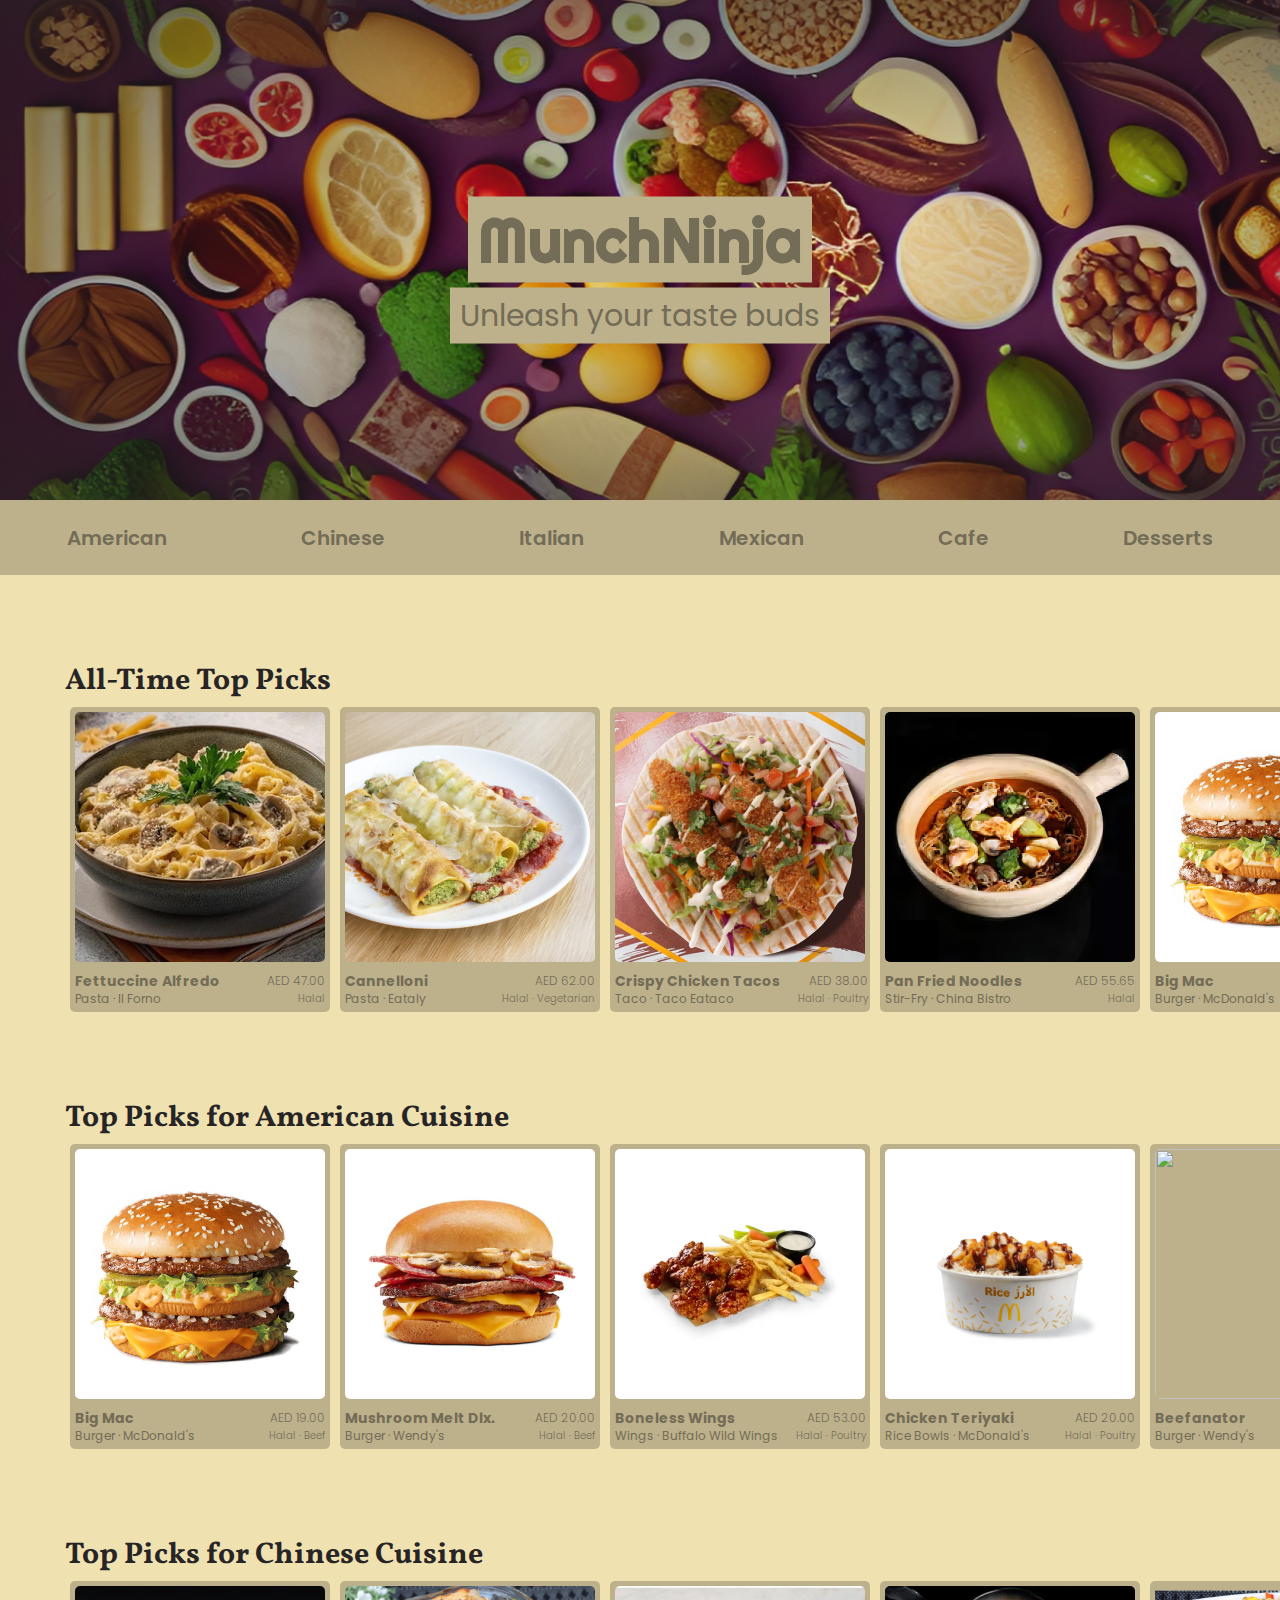
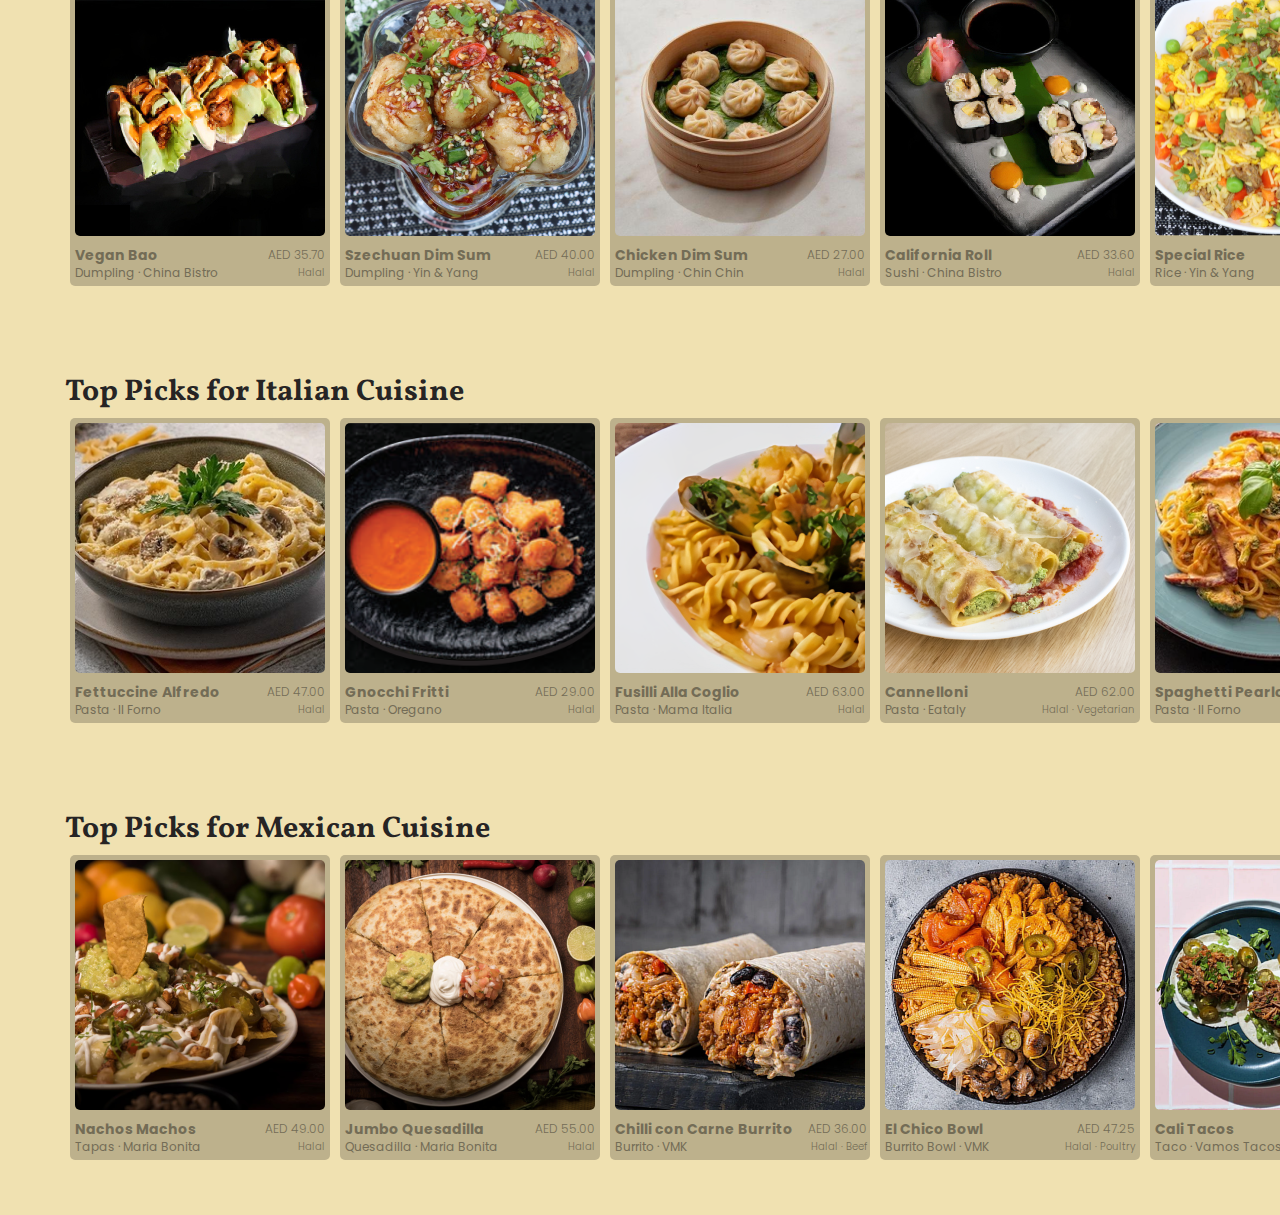
==== index.html @ f15d0be3 "munchninja" ====
<!--
    alright, do for this final project, i have decided to create a starter food delivery website of my own

    the site, named "MunchNinja" starts out with a homepage that includes the top picks of all the cuisines avaiable
    the page also has a nav bar to allow the user to jump between different cuisiines
-->

<!-- to get started, i used the shortcut command ("!" + Enter) for a quick setup of the basics -->
<!DOCTYPE html>
<html lang="en">
    <head>
        <!-- inside my head tag, i have <meta> tags that give certain information for the webpage-->
        <meta charset="UTF-8">
        <meta http-equiv="X-UA-Compatible" content="IE=edge">
        <meta name="viewport" content="width=device-width, initial-scale=1.0">

        <!-- there's also the <title> tag to give a name to the site's tab -->
        <title>MunchNinja</title>
        <!-- and the <link> tag here connects an image to the tab for customization -->
        <link rel="icon" href="../images/munchninja.svg">

        <!-- the rest of the <link> tags below connect to this file in particular -->

        <!-- this allows information from "fontawesome" to come through so i may use their resources to my liking -->
        <link rel="stylesheet" href="https://cdnjs.cloudflare.com/ajax/libs/font-awesome/6.4.0/css/all.min.css" integrity="sha512-iecdLmaskl7CVkqkXNQ/ZH/XLlvWZOJyj7Yy7tcenmpD1ypASozpmT/E0iPtmFIB46ZmdtAc9eNBvH0H/ZpiBw==" crossorigin="anonymous" referrerpolicy="no-referrer">
        <!-- and these connect specific stylesheets (they were segregated for organization) -->
        <link rel="stylesheet" href="../css/styles.css">
        <link rel="stylesheet" href="../css/text.css">
        <link rel="stylesheet" href="../css/navigation.css">
        <link rel="stylesheet" href="../css/scrollbar.css">
        <link rel="stylesheet" href="../css/media.css">
    </head>

    <body>
        <!-- now for the body, i separated it into two sections... <header> and <main> -->
        <header>
            <!-- 
                inside the <header> tag, i have the upper section of the homepage...

                which include the background image, title text, title subheader, and the nav bar
             -->
            <div class="img">
                <!-- i used a <div> tag here (mainly for convenience) to group my background image with the headers -->
                <img src="../images/food.png" class="headerimg">
                <!-- here, i have a <div> containing the header and subheader texts -->
                <div class="title">
                    <!-- for the main "title" text i inserted it inside an anchor <a> tag to imbed the home page link for the user to be able to go back -->
                    <a class="home" href="/index.html"><h1>MunchNinja</h1></a>
                    <!-- and here i added a subheader (with the use of the <h2> tag) for the company slogan -->
                    <h2>Unleash your taste buds</h2>
                </div>
            </div>
            
            <nav class="nav">
                <!-- inside the <nav> tag, are a bunch of <ul>, <li>, and <div> tags that are arranged and classified accordingly to create a navigation menu with a dropdown -->
                <ul>
                    <!-- the <ul> tag encompasses the contents of the nav bar -->
                    
                    <!-- the <li> tag classifed as "dropdown" has multiple elements inside -->
                    <li class="dropdown">
                        <!-- first, it has the anchor <a> tag that can be seen and interacted with in the nav bar -->
                        <!-- 
                            this one is for the american cuisine page...
                            it's linked using a proper pathway due to the files being organized in folders
                         -->
                        <a class="cuisines" href="../pages/american.html">American</a>

                        <!-- and here, we have a section (hidden with css, to be explainied later) that appears when the user hovers on the particular anchor <a> tag it's grouped with -->
                        <div class="content">
                            <!--
                                for the dropdown's content, there are multiple anchor <a> tags to divert the user to the next page...

                                you'll notice that the links inside the tags are a bit odd;
                                that's because it merges the methods of linking two pages together and linking different areas of a single page\

                                the first part ("../american.html") connects this file to the next;
                                and the next part (#mcdo) immediately takes the user to that section of the next page
                            -->
                            <a href="../pages/american.html#mcdo">McDonald's</a>
                            <a href="../pages/american.html#wendys">Wendy's</a>
                            <a href="../pages/american.html#shakeshack">Shake Shack</a>
                            <a href="../pages/american.html#buffalowildwings">Buffalo Wild Wings</a>
                        </div>
                    </li>

                    <!-- this process can be seen repeated throughout the <nav> tag -->
                    <li class="dropdown">
                        <!-- this one here is for the chinese cuisine; -->
                        <a class="cuisines" href="../pages/chinese.html">Chinese</a>

                        <div class="content">
                            <a href="../pages/chinese.html#chinabistro">China Bistro</a>
                            <a href="../pages/chinese.html#chinchin">Chin Chin</a>
                            <a href="../pages/chinese.html#mandarinoak">Mandarin Oak</a>
                            <a href="../pages/chinese.html#pandaexpress">Panda Express</a>
                            <a href="../pages/chinese.html#yinyang">Yin & Yang</a>
                        </div>
                    </li>

                    <li class="dropdown">
                        <!-- ...italian; -->
                        <a class="cuisines" href="../pages/italian.html">Italian</a>

                        <div class="content">
                            <a href="../pages/italian.html#ilforno">Il Forno</a>
                            <a href="../pages/italian.html#eataly">Eataly</a>
                            <a href="../pages/italian.html#oregano">Oregano</a>
                            <a href="../pages/italian.html#mamaitalia">Mama Italia</a>
                            <a href="../pages/italian.html#littleitaly">Little Italy</a>
                        </div>
                    </li>

                    <li class="dropdown">
                        <!-- ... and mexican cuisine -->
                        <a class="cuisines" href="../pages/mexican.html">Mexican</a>

                        <div class="content">
                            <a href="../pages/mexican.html#mariabonita">Maria Bonita</a>
                            <a href="../pages/mexican.html#tacoeataco">Taco Eataco</a>
                            <a href="../pages/mexican.html#oneeatery">One Eatery</a>
                            <a href="../pages/mexican.html#vamostacos">Vamos Tacos</a>
                            <a href="../pages/mexican.html#vmk">Vigilante Mexican Kitchen</a>
                        </div>
                    </li>

                    <li class="dropdown">
                        <!-- i also have a page for cafes like starbucks, tim's, etc. -->
                        <a class="cuisines" href="../pages/cafe.html">Cafe</a>
                        
                        <div class="content">
                            <a href="../pages/cafe.html#starbucks">Starbucks</a>
                            <a href="../pages/cafe.html#timhortons">Tim Horton's</a>
                            <a href="../pages/cafe.html#caffenero">Caffe Nero</a>
                            <a href="../pages/cafe.html#cariboucoffee">Caribou Coffee</a>
                            <a href="../pages/cafe.html#parka">Parka</a>
                        </div>
                    </li>

                    <li class="dropdown">
                        <!-- and one for dessert places -->
                        <a class="cuisines" href="../pages/desserts.html">Desserts</a>
                        
                        <div class="content">
                            <a href="../pages/desserts.html#baskinrobbins">Baskin Robbins</a>
                            <a href="../pages/desserts.html#coldstone">Coldstone</a>
                            <a href="../pages/desserts.html#dunkindonuts">Dunkin' Donuts</a>
                            <a href="../pages/desserts.html#krispykreme">Krispy Kreme</a>
                            <a href="../pages/desserts.html#cheesecakefactory">Cheesecake Factory</a>
                        </div>
                    </li>
                </ul>
            </nav>
        </header>

        <!-- 
            after the <header> tag comes the <main> tag...
            this tag has the all the main elements and information of the page, hence being inserted inside <main>

            (this is the lengthiest part of the page)
         -->
        <main class="maincolumns">
            <!-- i added a class to the <main> tag so that i can line up the elements inside it vertically -->

            <!-- i have multiple <div> tags with the class "picks" which group a section of the page with a scroll feature -->
            <div class="picks">
                <!-- i used <h3> tags here for the header of each scroller section -->
                <h3>All-Time Top Picks</h3>
                <!-- and defined another <div> tag classed "itemscroll" for the section where you can scroll -->
                <div class="itemscroll">
                    <!-- to make the scroll section horizontal, i classified another <div> tag to be called "rows" -->
                    <div class="rows">
                        <!-- now each item in the scroll section is inside an individual <div> tag named "itembox" -->
                        <div class="itembox">
                            <!-- the .itembox class groups together the properties of each item -->

                            <!-- i have an image of a product (inserted using the <img> tag) -->
                            <img src="../images/fettuccinealfredo.png" class="toppickimg">
                            <div class="box">
                                <!-- i used another <div> tag classified as "box" to group the information of text below the image added -->
                                <div class="leftside">
                                    <!-- it's separated into two parts, left and right -->

                                    <!-- the left side has the name of the product; -->
                                    <p class="name">Fettuccine Alfredo</p>
                                    <!-- and a compact description about it -->
                                    <p class="description" class="description">Pasta · Il Forno</p>
                                </div>
                                <div class="rightside">
                                    <!-- the right side has the price; -->
                                    <p class="cost">AED 47.00</p>
                                    <!-- and another description about it -->
                                    <p class="description2">Halal<p>
                                </div>

                                <!-- the text inside the .box class are using paragraph <p> tags with different classes to have certain emphasis on the information -->
                            </div>
                        </div>

                        <!-- like in the <nav> section, the .itemscroll <div> tag repeats this with minimal changes (specifically to the images and descriptions) -->
                        <div class="itembox">
                            <img src="../images/cannelloni.png" class="toppickimg">
                            <div class="box">
                                <div class="leftside">
                                    <p class="name">Cannelloni</p>
                                    <p class="description">Pasta · Eataly</p>
                                </div>
                                <div class="rightside">
                                    <p class="cost">AED 62.00</p>
                                    <!-- if the restaurant gives more information about the contents of its food, then i add it here -->
                                    <p class="description2">Halal · Vegetarian</p>
                                </div>
                            </div>
                        </div>

                        <div class="itembox">
                            <img src="../images/crispychickentacos.png" class="toppickimg">
                            <div class="box">
                                <div class="leftside">
                                    <p class="name">Crispy Chicken Tacos</p>
                                    <p class="description">Taco · Taco Eataco</p>
                                </div>
                                <div class="rightside">
                                    <p class="cost">AED 38.00</p>
                                    <p class="description2">Halal · Poultry</p>
                                </div>
                            </div>
                        </div>

                        <div class="itembox">
                            <img src="../images/panfriednoodles.png" class="toppickimg">
                            <div class="box">
                                <div class="leftside">
                                    <p class="name">Pan Fried Noodles</p>
                                    <p class="description" class="description">Stir-Fry · China Bistro</p>
                                </div>
                                <div class="rightside">
                                    <p class="cost">AED 55.65</p>
                                    <p class="description2">Halal<p>
                                </div>
                            </div>
                        </div>

                        <div class="itembox">
                            <img src="../images/bigmac.png" class="toppickimg">
                            <div class="box">
                                <div class="leftside">
                                    <p class="name">Big Mac</p>
                                    <p class="description">Burger · McDonald's</p>
                                </div>
                                <div class="rightside">
                                    <p class="cost">AED 19.00</p>
                                    <p class="description2">Halal · Beef</p>
                                </div>
                            </div>
                        </div>

                        <div class="itembox">
                            <img src="../images/ccnasigoreng.png" class="toppickimg">
                            <div class="box">
                                <div class="leftside">
                                    <p class="name">Nasi Goreng</p>
                                    <p class="description">Rice · Chin Chin</p>
                                </div>
                                <div class="rightside">
                                    <p class="cost">AED 46.00</p>
                                    <p class="description2">Halal<p>
                                </div>
                            </div>
                        </div>

                        <div class="itembox">
                            <img src="../images/elchicoburritobowl.png" class="toppickimg">
                            <div class="box">
                                <div class="leftside">
                                    <p class="name">El Chico Bowl</p>
                                    <p class="description">Burrito Bowl · VMK</p>
                                </div>
                                <div class="rightside">
                                    <p class="cost">AED 47.25</p>
                                    <p class="description2">Halal · Poultry</p>
                                </div>
                            </div>
                        </div>

                        <div class="itembox">
                            <img src="../images/shackburger.png" class="toppickimg">
                            <div class="box">
                                <div class="leftside">
                                    <p class="name">ShackBurger</p>
                                    <p class="description" class="description">Burger · Wendy's</p>
                                </div>
                                <div class="rightside">
                                    <p class="cost">AED 30.00</p>
                                    <p class="description2">Halal<p>
                                </div>
                            </div>
                        </div>

                        <div class="itembox">
                            <img src="../images/20wing.png" class="toppickimg">
                            <div class="box">
                                <div class="leftside">
                                    <p class="name">20/20 Wings</p>
                                    <p class="description" class="description">Wings · Buffalo Wild Wings</p>
                                </div>
                                <div class="rightside">
                                    <p class="cost">AED 120.00</p>
                                    <p class="description2">Halal · Poultry<p>
                                </div>
                            </div>
                        </div>

                        <div class="itembox">
                            <img src="../images/nachosmachos.png" class="toppickimg">
                            <div class="box">
                                <div class="leftside">
                                    <p class="name">Nachos Machos</p>
                                    <p class="description" class="description">Tapas · Maria Bonita</p>
                                </div>
                                <div class="rightside">
                                    <p class="cost">AED 49.00</p>
                                    <p class="description2">Halal<p>
                                </div>
                            </div>
                        </div>
                    </div>
                </div>
            </div>

            <div class="picks">
                <h3>Top Picks for American Cuisine</h3>
                <div class="itemscroll">
                    <div class="rows">
                        <div class="itembox">
                            <img src="../images/bigmac.png" class="toppickimg">
                            <div class="box">
                                <div class="leftside">
                                    <p class="name">Big Mac</p>
                                    <p class="description">Burger · McDonald's</p>
                                </div>
                                <div class="rightside">
                                    <p class="cost">AED 19.00</p>
                                    <p class="description2">Halal · Beef</p>
                                </div>
                            </div>
                        </div>

                        <div class="itembox">
                            <img src="../images/mushroommeltdlx.png" class="toppickimg">
                            <div class="box">
                                <div class="leftside">
                                    <p class="name">Mushroom Melt Dlx.</p>
                                    <p class="description" class="description">Burger · Wendy's</p>
                                </div>
                                <div class="rightside">
                                    <p class="cost">AED 20.00</p>
                                    <p class="description2">Halal · Beef<p>
                                </div>
                            </div>
                        </div>

                        <div class="itembox">
                            <img src="../images/10bonelesswings.png" class="toppickimg">
                            <div class="box">
                                <div class="leftside">
                                    <p class="name">Boneless Wings</p>
                                    <p class="description" class="description">Wings · Buffalo Wild Wings</p>
                                </div>
                                <div class="rightside">
                                    <p class="cost">AED 53.00</p>
                                    <p class="description2">Halal · Poultry<p>
                                </div>
                            </div>
                        </div>

                        <div class="itembox">
                            <img src="../images/chickenteriyaki.png" class="toppickimg">
                            <div class="box">
                                <div class="leftside">
                                    <p class="name">Chicken Teriyaki</p>
                                    <p class="description">Rice Bowls · McDonald's</p>
                                </div>
                                <div class="rightside">
                                    <p class="cost">AED 20.00</p>
                                    <p class="description2">Halal · Poultry</p>
                                </div>
                            </div>
                        </div>

                        <div class="itembox">
                            <img src="../images/beefanator.png" class="toppickimg">
                            <div class="box">
                                <div class="leftside">
                                    <p class="name">Beefanator</p>
                                    <p class="description" class="description">Burger · Wendy's</p>
                                </div>
                                <div class="rightside">
                                    <p class="cost">AED 34.00</p>
                                    <p class="description2">Halal · Beef<p>
                                </div>
                            </div>
                        </div>

                        <div class="itembox">
                            <img src="../images/shackburger.png" class="toppickimg">
                            <div class="box">
                                <div class="leftside">
                                    <p class="name">ShackBurger</p>
                                    <p class="description" class="description">Burger · Wendy's</p>
                                </div>
                                <div class="rightside">
                                    <p class="cost">AED 30.00</p>
                                    <p class="description2">Halal<p>
                                </div>
                            </div>
                        </div>

                        <div class="itembox">
                            <img src="../images/20wing.png" class="toppickimg">
                            <div class="box">
                                <div class="leftside">
                                    <p class="name">20/20 Wings</p>
                                    <p class="description" class="description">Wings · Buffalo Wild Wings</p>
                                </div>
                                <div class="rightside">
                                    <p class="cost">AED 120.00</p>
                                    <p class="description2">Halal · Poultry<p>
                                </div>
                            </div>
                        </div>

                        <div class="itembox">
                            <img src="../images/newyorkhotdog.png" class="toppickimg">
                            <div class="box">
                                <div class="leftside">
                                    <p class="name">New York Hotdog</p>
                                    <p class="description" class="description">Hotdog · Wendy's</p>
                                </div>
                                <div class="rightside">
                                    <p class="cost">AED 12.00</p>
                                    <p class="description2">Halal<p>
                                </div>
                            </div>
                        </div>

                        <div class="itembox">
                            <img src="../images/dave'sdouble.png" class="toppickimg">
                            <div class="box">
                                <div class="leftside">
                                    <p class="name">Dave's Double</p>
                                    <p class="description" class="description">Burger · Wendy's</p>
                                </div>
                                <div class="rightside">
                                    <p class="cost">AED 28.00</p>
                                    <p class="description2">Halal · Beef<p>
                                </div>
                            </div>
                        </div>

                        <div class="itembox">
                            <img src="../images/bigtasty.png" class="toppickimg">
                            <div class="box">
                                <div class="leftside">
                                    <p class="name">Big Tasty</p>
                                    <p class="description" class="description">Burger · McDonald's</p>
                                </div>
                                <div class="rightside">
                                    <p class="cost">AED 23.00</p>
                                    <p class="description2">Halal · Beef<p>
                                </div>
                            </div>
                        </div>
                    </div>
                </div>
            </div>

            <div class="picks">
                <h3>Top Picks for Chinese Cuisine</h3>
                <div class="itemscroll">
                    <div class="rows">
                        <div class="itembox">
                            <img src="../images/veganbao.png" class="toppickimg">
                            <div class="box">
                                <div class="leftside">
                                    <p class="name">Vegan Bao</p>
                                    <p class="description" class="description">Dumpling · China Bistro</p>
                                </div>
                                <div class="rightside">
                                    <p class="cost">AED 35.70</p>
                                    <p class="description2">Halal<p>
                                </div>
                            </div>
                        </div>

                        <div class="itembox">
                            <img src="../images/szechuandimsum.png" class="toppickimg">
                            <div class="box">
                                <div class="leftside">
                                    <p class="name">Szechuan Dim Sum</p>
                                    <p class="description">Dumpling · Yin & Yang</p>
                                </div>
                                <div class="rightside">
                                    <p class="cost">AED 40.00</p>
                                    <p class="description2">Halal</p>
                                </div>
                            </div>
                        </div>

                        <div class="itembox">
                            <img src="../images/chickendimsum.png" class="toppickimg">
                            <div class="box">
                                <div class="leftside">
                                    <p class="name">Chicken Dim Sum</p>
                                    <p class="description">Dumpling · Chin Chin</p>
                                </div>
                                <div class="rightside">
                                    <p class="cost">AED 27.00</p>
                                    <p class="description2">Halal</p>
                                </div>
                            </div>
                        </div>

                        <div class="itembox">
                            <img src="../images/californiaroll.png" class="toppickimg">
                            <div class="box">
                                <div class="leftside">
                                    <p class="name">California Roll</p>
                                    <p class="description" class="description">Sushi · China Bistro</p>
                                </div>
                                <div class="rightside">
                                    <p class="cost">AED 33.60</p>
                                    <p class="description2">Halal<p>
                                </div>
                            </div>
                        </div>

                        <div class="itembox">
                            <img src="../images/specialricelamb.png" class="toppickimg">
                            <div class="box">
                                <div class="leftside">
                                    <p class="name">Special Rice</p>
                                    <p class="description">Rice · Yin & Yang</p>
                                </div>
                                <div class="rightside">
                                    <p class="cost">AED 38.00</p>
                                    <p class="description2">Halal</p>
                                </div>
                            </div>
                        </div>

                        <div class="itembox">
                            <img src="../images/broccolibeef.png" class="toppickimg">
                            <div class="box">
                                <div class="leftside">
                                    <p class="name">Broccoli Beef</p>
                                    <p class="description" class="description">Beef · Panda Express</p>
                                </div>
                                <div class="rightside">
                                    <p class="cost">AED 38.00</p>
                                    <p class="description2">Halal<p>
                                </div>
                            </div>
                        </div>

                        <div class="itembox">
                            <img src="../images/panfriednoodles.png" class="toppickimg">
                            <div class="box">
                                <div class="leftside">
                                    <p class="name">Pan Fried Noodles</p>
                                    <p class="description" class="description">Stir-Fry · China Bistro</p>
                                </div>
                                <div class="rightside">
                                    <p class="cost">AED 55.65</p>
                                    <p class="description2">Halal<p>
                                </div>
                            </div>
                        </div>

                        <div class="itembox">
                            <img src="../images/ccnasigoreng.png" class="toppickimg">
                            <div class="box">
                                <div class="leftside">
                                    <p class="name">Nasi Goreng</p>
                                    <p class="description">Rice · Chin Chin</p>
                                </div>
                                <div class="rightside">
                                    <p class="cost">AED 46.00</p>
                                    <p class="description2">Halal<p>
                                </div>
                            </div>
                        </div>

                        <div class="itembox">
                            <img src="../images/orangechicken.png" class="toppickimg">
                            <div class="box">
                                <div class="leftside">
                                    <p class="name">Orange Chicken</p>
                                    <p class="description">Chicken · McDonald's</p>
                                </div>
                                <div class="rightside">
                                    <p class="cost">AED 32.00</p>
                                    <p class="description2">Halal</p>
                                </div>
                            </div>
                        </div>

                        <div class="itembox">
                            <img src="../images/specialgarlicprawn.png" class="toppickimg">
                            <div class="box">
                                <div class="leftside">
                                    <p class="name">Special Garlic Prawn</p>
                                    <p class="description">Seafood · Yin & Yang</p>
                                </div>
                                <div class="rightside">
                                    <p class="cost">AED 56.00</p>
                                    <p class="description2">Halal</p>
                                </div>
                            </div>
                        </div>
                    </div>
                </div>
            </div>
            
            <div class="picks">
                <h3>Top Picks for Italian Cuisine</h3>
                <div class="itemscroll">
                    <div class="rows">
                        <div class="itembox">
                            <img src="../images/fettuccinealfredo.png" class="toppickimg">
                            <div class="box">
                                <div class="leftside">
                                    <p class="name">Fettuccine Alfredo</p>
                                    <p class="description" class="description">Pasta · Il Forno</p>
                                </div>
                                <div class="rightside">
                                    <p class="cost">AED 47.00</p>
                                    <p class="description2">Halal<p>
                                </div>
                            </div>
                        </div>

                        <div class="itembox">
                            <img src="../images/gnocchifritti.png" class="toppickimg">
                            <div class="box">
                                <div class="leftside">
                                    <p class="name">Gnocchi Fritti</p>
                                    <p class="description">Pasta · Oregano</p>
                                </div>
                                <div class="rightside">
                                    <p class="cost">AED 29.00</p>
                                    <p class="description2">Halal</p>
                                </div>
                            </div>
                        </div>

                        <div class="itembox">
                            <img src="../images/fusilliallacoglio.png" class="toppickimg">
                            <div class="box">
                                <div class="leftside">
                                    <p class="name">Fusilli Alla Coglio</p>
                                    <p class="description">Pasta · Mama Italia</p>
                                </div>
                                <div class="rightside">
                                    <p class="cost">AED 63.00</p>
                                    <p class="description2">Halal</p>
                                </div>
                            </div>
                        </div>

                        <div class="itembox">
                            <img src="../images/cannelloni.png" class="toppickimg">
                            <div class="box">
                                <div class="leftside">
                                    <p class="name">Cannelloni</p>
                                    <p class="description">Pasta · Eataly</p>
                                </div>
                                <div class="rightside">
                                    <p class="cost">AED 62.00</p>
                                    <p class="description2">Halal · Vegetarian</p>
                                </div>
                            </div>
                        </div>

                        <div class="itembox">
                            <img src="../images/spaghettipearlo.png" class="toppickimg">
                            <div class="box">
                                <div class="leftside">
                                    <p class="name">Spaghetti Pearlo</p>
                                    <p class="description" class="description">Pasta · Il Forno</p>
                                </div>
                                <div class="rightside">
                                    <p class="cost">AED 46.00</p>
                                    <p class="description2">Halal<p>
                                </div>
                            </div>
                        </div>

                        <div class="itembox">
                            <img src="../images/calzone.png" class="toppickimg">
                            <div class="box">
                                <div class="leftside">
                                    <p class="name">Calzone</p>
                                    <p class="description">Pizza · Eataly</p>
                                </div>
                                <div class="rightside">
                                    <p class="cost">AED 79.00</p>
                                    <p class="description2">Halal · Vegetarian</p>
                                </div>
                            </div>
                        </div>

                        <div class="itembox">
                            <img src="../images/lasagnaalforno.png" class="toppickimg">
                            <div class="box">
                                <div class="leftside">
                                    <p class="name">Lasagna Al Forno</p>
                                    <p class="description">Pasta · Mama Italia</p>
                                </div>
                                <div class="rightside">
                                    <p class="cost">AED 57.75</p>
                                    <p class="description2">Halal · Beef</p>
                                </div>
                            </div>
                        </div>

                        <div class="itembox">
                            <img src="../images/quattroformaggi.png" class="toppickimg">
                            <div class="box">
                                <div class="leftside">
                                    <p class="name">Quattro Formaggi</p>
                                    <p class="description" class="description">Pasta · Il Forno</p>
                                </div>
                                <div class="rightside">
                                    <p class="cost">AED 39.00</p>
                                    <p class="description2">Halal<p>
                                </div>
                            </div>
                        </div>

                        <div class="itembox">
                            <img src="../images/rigatoniallarrabbiata.png" class="toppickimg">
                            <div class="box">
                                <div class="leftside">
                                    <p class="name">Rigatoni Alla Arrabbiata</p>
                                    <p class="description" class="description">Pasta · Eataly</p>
                                </div>
                                <div class="rightside">
                                    <p class="cost">AED 62.00</p>
                                    <p class="description2">Halal · Vegan<p>
                                </div>
                            </div>
                        </div>

                        <div class="itembox">
                            <img src="../images/pestochicken.png" class="toppickimg">
                            <div class="box">
                                <div class="leftside">
                                    <p class="name">Pesto Chicken</p>
                                    <p class="description">Pasta · Oregano</p>
                                </div>
                                <div class="rightside">
                                    <p class="cost">AED 56.00</p>
                                    <p class="description2">Halal</p>
                                </div>
                            </div>
                        </div>
                    </div>
                </div>
            </div>

            <div class="picks">
                <h3>Top Picks for Mexican Cuisine</h3>
                <div class="itemscroll">
                    <div class="rows">
                        <div class="itembox">
                            <img src="../images/nachosmachos.png" class="toppickimg">
                            <div class="box">
                                <div class="leftside">
                                    <p class="name">Nachos Machos</p>
                                    <p class="description" class="description">Tapas · Maria Bonita</p>
                                </div>
                                <div class="rightside">
                                    <p class="cost">AED 49.00</p>
                                    <p class="description2">Halal<p>
                                </div>
                            </div>
                        </div>

                        <div class="itembox">
                            <img src="../images/jumboquesadilla.png" class="toppickimg">
                            <div class="box">
                                <div class="leftside">
                                    <p class="name">Jumbo Quesadilla</p>
                                    <p class="description" class="description">Quesadilla · Maria Bonita</p>
                                </div>
                                <div class="rightside">
                                    <p class="cost">AED 55.00</p>
                                    <p class="description2">Halal<p>
                                </div>
                            </div>
                        </div>

                        <div class="itembox">
                            <img src="../images/chilliconcarneburrito.png" class="toppickimg">
                            <div class="box">
                                <div class="leftside">
                                    <p class="name">Chilli con Carne Burrito</p>
                                    <p class="description">Burrito · VMK</p>
                                </div>
                                <div class="rightside">
                                    <p class="cost">AED 36.00</p>
                                    <p class="description2">Halal · Beef</p>
                                </div>
                            </div>
                        </div>

                        <div class="itembox">
                            <img src="../images/elchicoburritobowl.png" class="toppickimg">
                            <div class="box">
                                <div class="leftside">
                                    <p class="name">El Chico Bowl</p>
                                    <p class="description">Burrito Bowl · VMK</p>
                                </div>
                                <div class="rightside">
                                    <p class="cost">AED 47.25</p>
                                    <p class="description2">Halal · Poultry</p>
                                </div>
                            </div>
                        </div>

                        <div class="itembox">
                            <img src="../images/cali.png" class="toppickimg">
                            <div class="box">
                                <div class="leftside">
                                    <p class="name">Cali Tacos</p>
                                    <p class="description">Taco · Vamos Tacos</p>
                                </div>
                                <div class="rightside">
                                    <p class="cost">AED 25.00</p>
                                    <p class="description2">Halal</p>
                                </div>
                            </div>
                        </div>

                        <div class="itembox">
                            <img src="../images/vamostacobombs.png" class="toppickimg">
                            <div class="box">
                                <div class="leftside">
                                    <p class="name">Vamos Taco Bombs</p>
                                    <p class="description">Tapas · Vamos Tacos</p>
                                </div>
                                <div class="rightside">
                                    <p class="cost">AED 19.00</p>
                                    <p class="description2">Halal</p>
                                </div>
                            </div>
                        </div>

                        <div class="itembox">
                            <img src="../images/guacamoleandchips.png" class="toppickimg">
                            <div class="box">
                                <div class="leftside">
                                    <p class="name">Guacamole & Chips</p>
                                    <p class="description">Tapas · VMK</p>
                                </div>
                                <div class="rightside">
                                    <p class="cost">AED 27.00</p>
                                    <p class="description2">Halal</p>
                                </div>
                            </div>
                        </div>

                        <div class="itembox">
                            <img src="../images/crispychickentacos.png" class="toppickimg">
                            <div class="box">
                                <div class="leftside">
                                    <p class="name">Crispy Chicken Tacos</p>
                                    <p class="description">Taco · Taco Eataco</p>
                                </div>
                                <div class="rightside">
                                    <p class="cost">AED 38.00</p>
                                    <p class="description2">Halal · Poultry</p>
                                </div>
                            </div>
                        </div>

                        <div class="itembox">
                            <img src="../images/tropicaltacos.png" class="toppickimg">
                            <div class="box">
                                <div class="leftside">
                                    <p class="name">Tropical Tacos</p>
                                    <p class="description">Taco · Taco Eataco</p>
                                </div>
                                <div class="rightside">
                                    <p class="cost">AED 40.00</p>
                                    <p class="description2">Halal<p>
                                </div>
                            </div>
                        </div>

                        <div class="itembox">
                            <img src="../images/elchicoburrito.png" class="toppickimg">
                            <div class="box">
                                <div class="leftside">
                                    <p class="name">El Chico Burrito</p>
                                    <p class="description">Burrito · VMK</p>
                                </div>
                                <div class="rightside">
                                    <p class="cost">AED 36.00</p>
                                    <p class="description2">Halal</p>
                                </div>
                            </div>
                        </div>
                    </div>
                </div>
            </div>
        </main>
    </body>
</html>
---- css/styles.css ----
/*
    this is the main css file that i have made;
    i have also made other multiple ones that have specific information, so that no file will be too crowded...
    it also gives a sense of organization, which will cause less confusion
*/

/* these "@import" attributes take fonts from GoogleFonts and allows this file to use them */
@import url('https://fonts.googleapis.com/css2?family=Righteous&display=swap');
@import url('https://fonts.googleapis.com/css2?family=Poppins:wght@300;400;600;700&display=swap');
@import url('https://fonts.googleapis.com/css2?family=Vollkorn&display=swap');


* {
    /* this here is a universal selector */
    /* i set the margin and padding for everything for a less confusing time when trying to align my elements*/
    margin: 0;
    padding: 0;
}

body {
    /* inside the body, i set the display to flex and its direction to column to align the items inside it vertically */
    display: flex;
    flex-direction: column;
    /* i also set the color using the attribute below */
    background-color: #F0E1B1;
    /* the overflow for x is hidden so the user cannot scroll from side to side, while y is set to scroll */
    overflow-x: hidden;
    overflow-y: scroll;
    /* i set the height to auto as well to avoid things from being smushed */
    height: auto;
}

header {
    /* for the header, i set attributes to align things to the center; */
    align-items: center;
    position: relative;
    /* and set the height a certain amount so the section doesn't take over the whole screen  */
    height: 100vh;
}

main {
    /* for main, i set position to absolute and moved it down by 70% to be aligned right as the nav bar ends  */
    position: absolute;
    top: 70%;
}

.headerimg {
    /* for this .class, i set user-select to none so that the image will not be touched; */
    user-select: none;
    /* position is set to relative to make it moveable without ruining the alignment too much */
    position: relative;
    top: 0;
    left: 0;
    /* i also set the size of the image here, the image isn't too big */
    width: 1495px;
    height: 500px;
    /* i also had to set the margin to a negative number to make it really stick right above the nav bar */
    margin-bottom: -4px;
}

.maincolumns {
    /* for this .class, i set the display to flex and i justified content to center for alignment */
    display: flex;
    justify-content: center;
    /* i also set flex-wrap to wrap so that it doesn't continue in one long horizontal line */
    flex-wrap: wrap;
    /* added a margin for the bottom so there's some space to spare */
    margin-bottom: 50px;
}

.rows {
    /* for .rows, i made set position to relative to be able to control it in an easier way and set left to 0 */
    position: relative;
    left: 0px;
    /* and i used "display: flex" along with "justify-content: left to allow it to be aligned in a horizontal manner */
    display: flex;
    justify-content: left;
}

.picks {
    /* for .picks, i added margins to the top and bottom so that the elements arent crowded and there's an appropriate amount of space */
    margin-top: 30px;
    margin-bottom: 50px;
}

.toppickimg {
    /* this block here sets the size of each food item image and makes the corners rounded by 5px */
    width: 250px;
    height: 250px;
    border-radius: 5px;
}

.itembox{
    /* attributes for .itembox mainly sets the size and spacing of the element */
    width: 250px;
    margin: 5px;
    padding: 5px;
    border-radius: 5px;
    /* i also set the color by using "background-color" */
    background-color: #BDB18C;
}

.box {
    /*
        this .class hold all the text inside itembox...
        i set it to display to flex and justify-content to space-between with 0 paddingto allow the conents to be next to each other while also fitting inside a limited area
    */
    display: flex;
    justify-content: space-between;
    padding: 0px;
}

/* the last two .classes here just give alignment and spacing to the sections inside .box */
.leftside {
    line-height: 0px;
}

.rightside {
    float: right;
    line-height: 17px;
}
---- css/text.css ----
/* this .css file focuses more on giving the text tags customization to their text */

/* h1 is responsible for the main header tag */
h1 {
    /* i used basic text customization attributes */
    /* i changed the font-size to 60px and set a font-family that i imported from GoogleFonts using the "@import" prroperties seen inside the main .css file (styles.css) */
    font-size: 60px;
    font-family: 'Righteous', cursive;
    /* i set a color and a background for the text */
    color: #736C56;
    background-color: #BDB18C;
    /* and finally i used some attributes to space it to my liking */
    width: fit-content;
    margin: auto;
    margin-bottom: 5px;
    padding: 5px;
    padding-left: 10px;
    padding-right: 10px;
}

/* h2 is responsible for the subheader below the main title header */
h2 {
    /* i made it fairly smaller that h1 */
    font-size: 30px;
    /* i also used a more sans serif font */
    font-family: 'Poppins', sans-serif;
    /* i also sent a regular font weight for this one so it doesn't pull attention from the header text */
    font-weight: 400;
    /* i set my colors here (similar to h1) */
    color: #736C56;
    background-color: #BDB18C;
    /* and set these attributes for proper spacing */
    width: fit-content;
    margin: auto;
    margin-top: 5px;
    padding: 5px;
    padding-left: 10px;
    padding-right: 10px;
}

/* h3 is a header for the main section of the .html files */
h3 {
    /* i set the text to be a readable size and considerably fit to be a header */
    font-size: 30px;
    /* i used a serif font to emphsize that it's a header */
    font-family: 'Vollkorn', serif;
    /* i set my color here, no background */
    color: #262424;
    /* and spacing attributes here */
    margin-left: 65px;
    width: fit-content;
}

/* this .class sets the position of the texts inside the <header> tag */
.title {
    width: 100%;
    margin: auto;
    position: absolute;
    top: 30%;
    transform: translateY(-50%);
    -ms-transform: translateY(-50%);
    -o-transform: translateY(-50%);
    -webkit-transform: translateY(-50%);
}

/* for the title text not to have any underline or color when given an anchor link */
.home{
    text-decoration: none;
}

/* this sets the font properties of the nav bar */
.cuisines {
    font-size: 20px;
    font-family: 'Poppins', sans-serif;
    font-weight: 600;
    color: #736C56;
    width: max-content;
    margin: 0px;
}

/* starting from here, the .classes will have similar attributes to one another because they are all inside the <div> tag classified .itembox  */

.name {
    /* for .name i set the font-size to 14px and font-weight to 700 to emphasize the name of the item */
    font-size: 14px;
    font-family: 'Poppins', sans-serif;
    font-weight: 700;
    color: #736C56;
    width: max-content;
    /* i made it float left, so it sticks to the left */
    float: left;
    /* and set this margin to align it to where i want and give it spacing */
    margin: 15px 0px 0px 0px;
}

.description {
    /* for .description, i set the font a little smaller (12px) and set the font-weight to 400 so the focus will still be on .name*/
    font-size: 12px;
    font-family: 'Poppins', sans-serif;
    font-weight: 400;
    color: #736C56;
    width: max-content;
    /* i also made this float left to be paired along with .name */
    float: left;
    /* and set the margin to align and space it nicely */
    margin: 18px 0px 0px 0px;
}

.cost {
    /* .cost sets the properties of the text associated with the price of the item */
    font-size: 12px;
    font-family: 'Poppins', sans-serif;
    /* it has a lighter weight than the previous texts because i don't want it to be the main or secondary focus */
    font-weight: 300;
    color: #736C56;
    width: max-content;
    /* i have this one float right so it stays on the other side across .name */
    float: right;
    /* and like the rest, this is to align and space the text appropriately */
    margin: 6px 0px 0px 15px;
}

.description2 {
    /*
        .description2 has the smallest font size and a light font-weight as well
        because it's main purpose it just to give additional information, it doesn't need to be big and bold
    */
    font-size: 10px;
    font-family: 'Poppins', sans-serif;
    font-weight: 300;
    color: #736C56;
    width: max-content;
    /* it is also floated right to be paired with .cost */
    float: right;
    /* and again, margins are given for proper spacing and alignment */
    margin: 1px 0px 0px 18px;
}
---- css/navigation.css ----
/* in this .css file, it contains the custom properties for the nav bar */

nav {
    /* inside <nav>, i set display to flex and direction to row, so that the contents will be horizontal */
    display: flex;
    flex-direction: row;
    /* i also set it to the center so that the contents are evenly distributed across the screen */
    justify-content: center;
    /* i set a height of 75px so that it isnt too thick and set the width as 100% so it takes up the whole length of the screen */
    height: 75px;
    width: 100%;
    /* and for more style, i added a background color */
    background-color: #BDB18C;
}

ul {
    /* for <ul> (which is the main nav bar), i hid the overflow so no scrolling will be happening and list-style-type to none */
    overflow: hidden;
    list-style-type: none;
    /* i once again set the display to flex and the direction to row, so it can have a horizontal layout */
    display: flex;
    flex-direction: row;
    /* justify-content to center for centered content */
    justify-content: center;
    /* and padding to 0 for spacing purposes */
    padding: 0px;
    /* i set it as the same height and width of nav */
    height: 75px;
    width: 100%;
}

li {
    /* for <li> i set margin to auto and width to fit-content for alignment */
    margin: auto;
    width: fit-content;
}

li a {
    /* for anchor <a> tags inside <li>, i set display to inline-block so each tag will go under one another */
    display: inline-block;
    /* to avoid the default properties from messing up my customization, i used text-decoration and set it to none */
    text-decoration: none;
    /* i also aligned the text to the center for aesthetic */
    text-align: center;
    /* i included a padding of 5px so that the menu doesn't look too crowded and smushed */
    padding: 5px;
    /* here, i added a transition for a cool little animation */
    transition: .2s ease;
    position: relative;
    color: #F0E1B1;
}

a.cuisines:hover {
    /* this is a change of color when hovering over individual cuisines in the nav bar */
    color: #F0E1B1;
}

/*
    essentially, the main purpose of the properties in this block is to perform what happens after the hover animation
    (the animation will not work without this)
*/
a.cuisines:after {
    /* content allows the content of this element to be an empty string  */
    content:'';
    /* width and height define the size of the underline */
    width: 100%;
    height: 3px;
    /* and these two gives color to the underline and gives roundess to it */
    background-color: #F0E1B1;
    border-radius: 10px;
    /* and these finish the transition in a seamless manner */
    position: absolute;
    bottom: 0px;
    left: 0px;
    transform: scaleX(0);
    transition: .2s ease-in-out;
}

a.cuisines:hover::after {
    /* this defines the size of the underline when hovered over */
    transform: scaleX(1);
}

li.dropdown {
    /* for making the content of said .class appear */
    display: inline-block;
}

.content{
    /* initially, i need .content to be hidden, so i added display and set it to none */
    display: none;
    /* and these two are simply for positioning the <div> */
    position: absolute;
    z-index: 1000;
}

.content a{
    /* all anchor <a> tags inside .content will be displayed as a block, with text decoration removed, and text aligned in the center */
    display: block;
    text-decoration: none;
    text-align: left;
    width: 100%;
    background-color: #736C56;
    font-family: 'Poppins', sans-serif;
}

.content a:hover{
    /* when hovering over the content of the dropdown, the background color changes with the use of the property below*/
    background-color: #9FBDB5;
}

.dropdown:hover .content{
    /* when hovering over the main item, the dropdown menu will appear */
    display: block;
}
---- css/scrollbar.css ----
/* alright, so in this .css file, it sets the attributes that allow certain areas of the body to be scrolled through */

/* .itemscroll sets the <div> as a scrollable element; */
.itemscroll {
    /* ...which is possible with these attributes */

    /* "overflow-x" allows the horizontal scrolling and setting its behavior allows it not to be scrolled any more upon reaching the end */
    overflow-x: auto;
    overscroll-behavior-inline: contain;
    /* the width is not set to 100% because it will not be scrollable if that's the case */
    width: 49%;
    margin-left: 65px;
}

/* this allows me to customize the scrollbar further */
.itemscroll::-webkit-scrollbar {
    /* "display: grid," "grid-auto-flow: column," and "grid-auto-columns: 15%" set the alignment of items inside the scrollbar  */
    display: grid;
    grid-auto-flow: column;
    grid-auto-columns: 15%;
    width: fit-content;
    height: 10px;
}

/* these allow me to customize the look of scrollbar */

/* track edits the scrollbar itself */
.itemscroll::-webkit-scrollbar-track {
    /* i just changed the color and made the bar rounded */
    background-color: #736C56;
    border-radius: 100vw;
}

/* thumb edits the moving section of that scrollbar */
.itemscroll::-webkit-scrollbar-thumb {
    /* like the one for track, i simply changed the color and made the thumb bar round */
    background-color: #BDB18C;
    border-radius: 100vw;
}
---- css/media.css ----
/* this .css file focuses on the responsiveness of the site */

/* this block activates when the window has a width of 1200px */
@media screen and (max-width: 1200px) {
    /* the main things i changed are font sizes, heights, and widths */
    h3 {
        /* h3 becomes a little bit smaller to accommodate the size change */
        font-size: 26px;
    }

    .title {
        /* for .title, i only changed the width to keep it centered as much as i can */
        width: 110%;
        margin: auto;
        position: absolute;
        top: 30%;
        transform: translateY(-50%);
        -ms-transform: translateY(-50%);
        -o-transform: translateY(-50%);
        -webkit-transform: translateY(-50%);
    }

    .itemscroll {
        /* inside .itemscroll, i also only changed the width to make it fit inside the smaller browser window */
        overflow-x: auto;
        overscroll-behavior-inline: contain;
        width: 45%;
        margin-left: 65px;
    }

    /* for the next four css blocks, i changed only the font-sizes by subtracting by 2 for every font */
    .name {
        /* this used to be 14px */
        font-size: 12px;
        font-family: 'Poppins', sans-serif;
        font-weight: 700;
        color: #736C56;
        width: max-content;
        float: left;
        margin: 15px 0px 0px 0px;
    }
    
    .description {
        /* this was 12px */
        font-size: 10px;
        font-family: 'Poppins', sans-serif;
        font-weight: 400;
        color: #736C56;
        width: max-content;
        float: left;
        margin: 18px 0px 0px 0px;
    }
    
    .cost {
        /* same here */
        font-size: 10px;
        font-family: 'Poppins', sans-serif;
        font-weight: 300;
        color: #736C56;
        width: max-content;
        float: right;
        margin: 6px 0px 0px 15px;
    }
    
    .description2 {
        /* and this was 10px */
        font-size: 8px;
        font-family: 'Poppins', sans-serif;
        font-weight: 300;
        color: #736C56;
        width: max-content;
        float: right;
        margin: 1px 0px 0px 18px;
    }
    
    .itembox {
        /* for .itembox, i changed the width by making it 200px instead of 250px */
        margin: 5px;
        padding: 5px;
        background-color: #BDB18C;
        width: 200px;
        border-radius: 5px;
    }

    .toppickimg {
        /* and here, i changed the hight and width of the image inside .itembox, making it 200x200 instead of 250x250 */
        width: 200px;
        height: 200px;
        border-radius: 5px;
        margin-right: 30px;
    }
}

/* this block activates when the window reaches a width of 1000px */
@media screen and (max-width: 1000px) {
    /* the same changes were applied to the one's i edited, but with smaller units */
    h3 {
        font-size: 24px;
    }

    .title {
        width: 110%;
        margin: auto;
        position: absolute;
        top: 30%;
        transform: translateY(-50%);
        -ms-transform: translateY(-50%);
        -o-transform: translateY(-50%);
        -webkit-transform: translateY(-50%);
    }

    .itemscroll {
        overflow-x: auto;
        overscroll-behavior-inline: contain;
        width: 45%;
        margin-left: 65px;
    }

    .name {
        font-size: 8px;
        font-family: 'Poppins', sans-serif;
        font-weight: 700;
        color: #736C56;
        width: max-content;
        float: left;
        margin: 15px 0px 0px 0px;
    }
    
    .description {
        font-size: 8px;
        font-family: 'Poppins', sans-serif;
        font-weight: 400;
        color: #736C56;
        width: max-content;
        float: left;
        margin: 18px 0px 0px 0px;
    }
    
    .cost {
        font-size: 8px;
        font-family: 'Poppins', sans-serif;
        font-weight: 300;
        color: #736C56;
        width: max-content;
        float: right;
        margin: 6px 0px 0px 15px;
    }
    
    .description2 {
        font-size: 6px;
        font-family: 'Poppins', sans-serif;
        font-weight: 300;
        color: #736C56;
        width: max-content;
        float: right;
        margin: 1px 0px 0px 18px;
    }

    .itembox {
        margin: 5px;
        padding: 5px;
        background-color: #BDB18C;
        width: 150px;
        border-radius: 5px;
    }

    .toppickimg {
        width: 150px;
        height: 150px;
        border-radius: 5px;
        margin-right: 30px;
    }
}

/* this block activates when the window is 900px in width */
@media screen and (max-width: 900px) {
    /* again, the same changes were applied, but with even smaller units */
    h3 {
        font-size: 22px;
    }

    .title {
        width: 95%;
        margin: auto;
        position: absolute;
        top: 30%;
        transform: translateY(-50%);
        -ms-transform: translateY(-50%);
        -o-transform: translateY(-50%);
        -webkit-transform: translateY(-50%);
    }

    .itemscroll {
        overflow-x: auto;
        overscroll-behavior-inline: contain;
        width: 40%;
        margin-left: 65px;
    }

    .name {
        font-size: 8px;
        font-family: 'Poppins', sans-serif;
        font-weight: 700;
        color: #736C56;
        width: max-content;
        float: left;
        margin: 15px 0px 0px 0px;
    }
    
    .description {
        font-size: 8px;
        font-family: 'Poppins', sans-serif;
        font-weight: 400;
        color: #736C56;
        width: max-content;
        float: left;
        margin: 18px 0px 0px 0px;
    }
    
    .cost {
        font-size: 8px;
        font-family: 'Poppins', sans-serif;
        font-weight: 300;
        color: #736C56;
        width: max-content;
        float: right;
        margin: 6px 0px 0px 15px;
    }
    
    .description2 {
        font-size: 6px;
        font-family: 'Poppins', sans-serif;
        font-weight: 300;
        color: #736C56;
        width: max-content;
        float: right;
        margin: 1px 0px 0px 18px;
    }

    .itembox {
        margin: 5px;
        padding: 5px;
        background-color: #BDB18C;
        width: 150px;
        border-radius: 5px;
    }

    .toppickimg {
        width: 150px;
        height: 150px;
        border-radius: 5px;
        margin-right: 30px;
    }
}

/* this block activates when the window becomes 500px small */
@media screen and (max-width: 500px) {
    /* the changes here are the same as the changes earlier, just with even smaller units the the last */
    h3 {
        font-size: 22px;
    }

    .title {
        width: 100%;
        margin: auto;
        position: absolute;
        top: 30%;
        transform: translateY(-50%);
        -ms-transform: translateY(-50%);
        -o-transform: translateY(-50%);
        -webkit-transform: translateY(-50%);
    }

    .itemscroll {
        overflow-x: auto;
        overscroll-behavior-inline: contain;
        width: 20%;
        margin-left: 65px;
    }

    .name {
        font-size: 8px;
        font-family: 'Poppins', sans-serif;
        font-weight: 700;
        color: #736C56;
        width: max-content;
        float: left;
        margin: 15px 0px 0px 0px;
    }
    
    .description {
        font-size: 8px;
        font-family: 'Poppins', sans-serif;
        font-weight: 400;
        color: #736C56;
        width: max-content;
        float: left;
        margin: 18px 0px 0px 0px;
    }
    
    .cost {
        font-size: 8px;
        font-family: 'Poppins', sans-serif;
        font-weight: 300;
        color: #736C56;
        width: max-content;
        float: right;
        margin: 6px 0px 0px 15px;
    }
    
    .description2 {
        font-size: 6px;
        font-family: 'Poppins', sans-serif;
        font-weight: 300;
        color: #736C56;
        width: max-content;
        float: right;
        margin: 1px 0px 0px 18px;
    }

    .itembox {
        margin: 5px;
        padding: 5px;
        background-color: #BDB18C;
        width: 150px;
        border-radius: 5px;
    }

    .toppickimg {
        width: 150px;
        height: 150px;
        border-radius: 5px;
        margin-right: 30px;
    }
}

/*
    changes made here are as proportional as i can make it...

    font-sizes had pixels subtracted by 2;
    and the boxed went from 250 to 200 to 150
*/
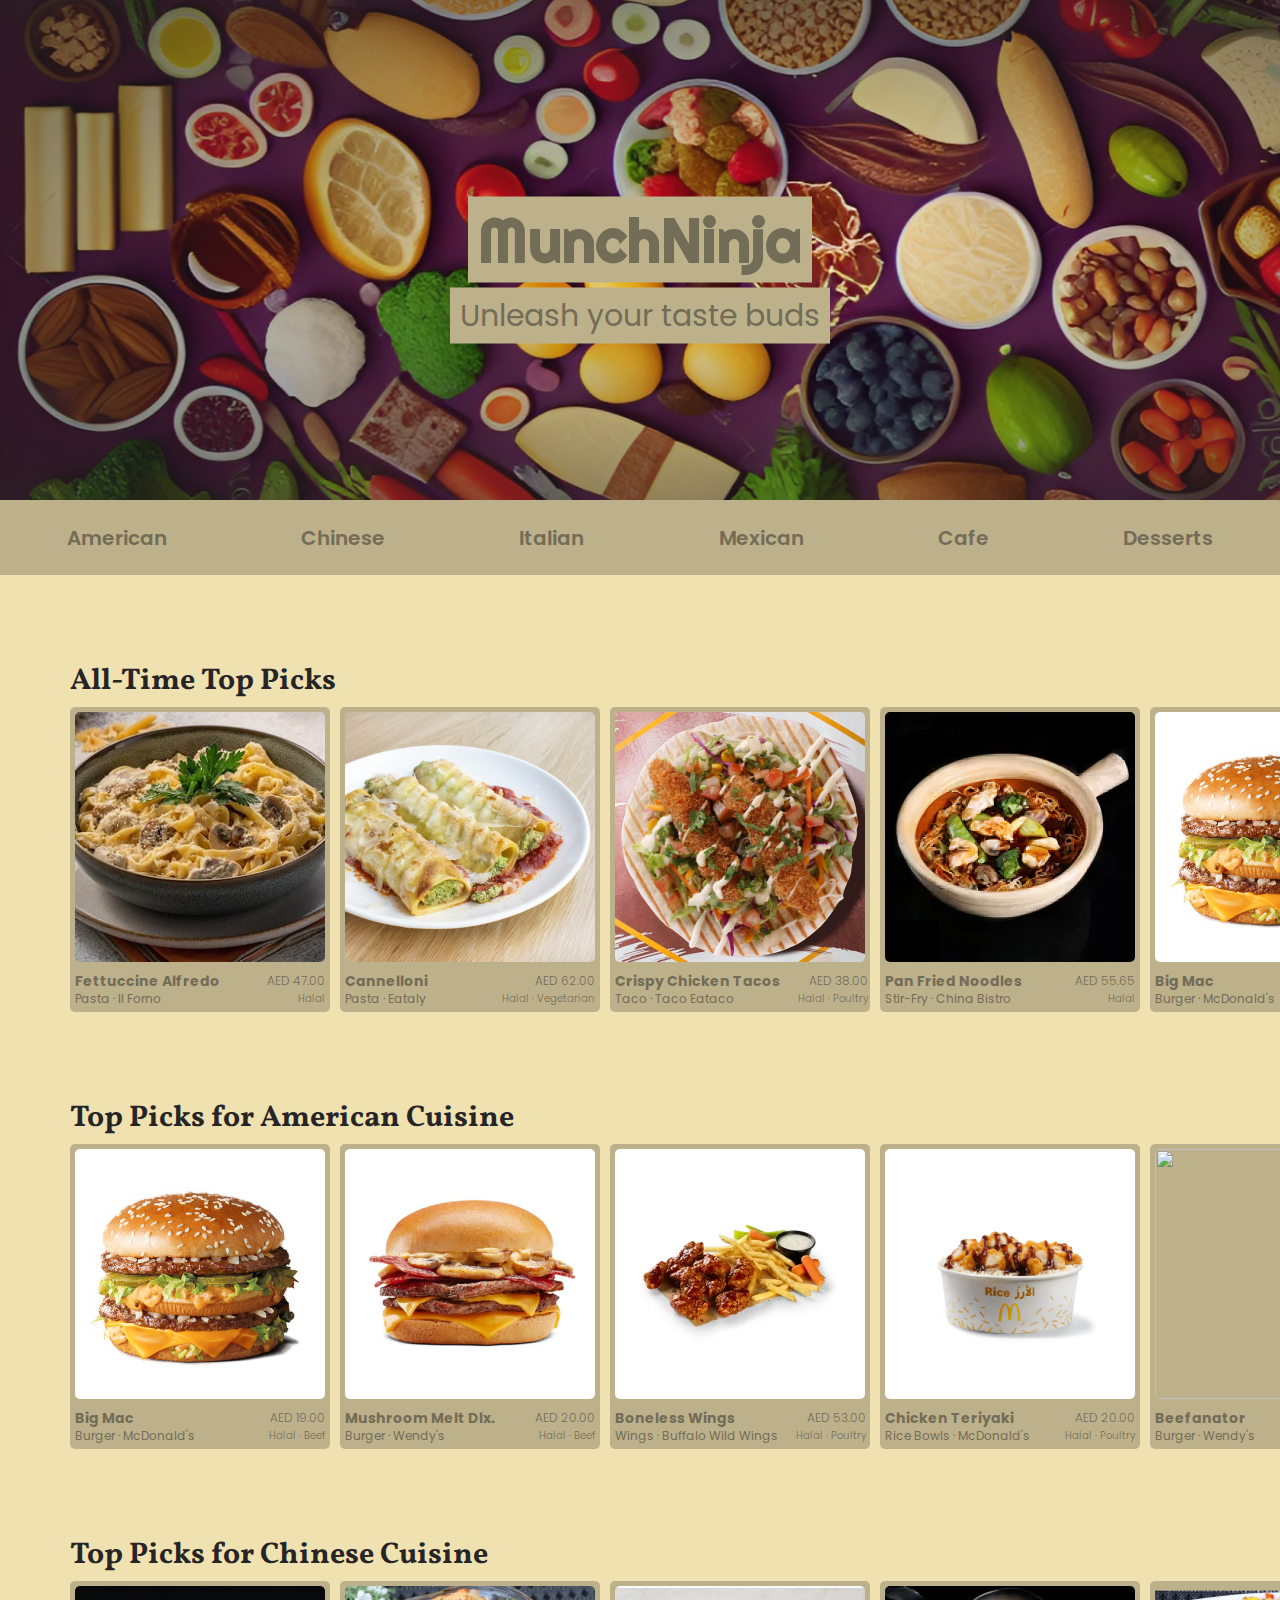
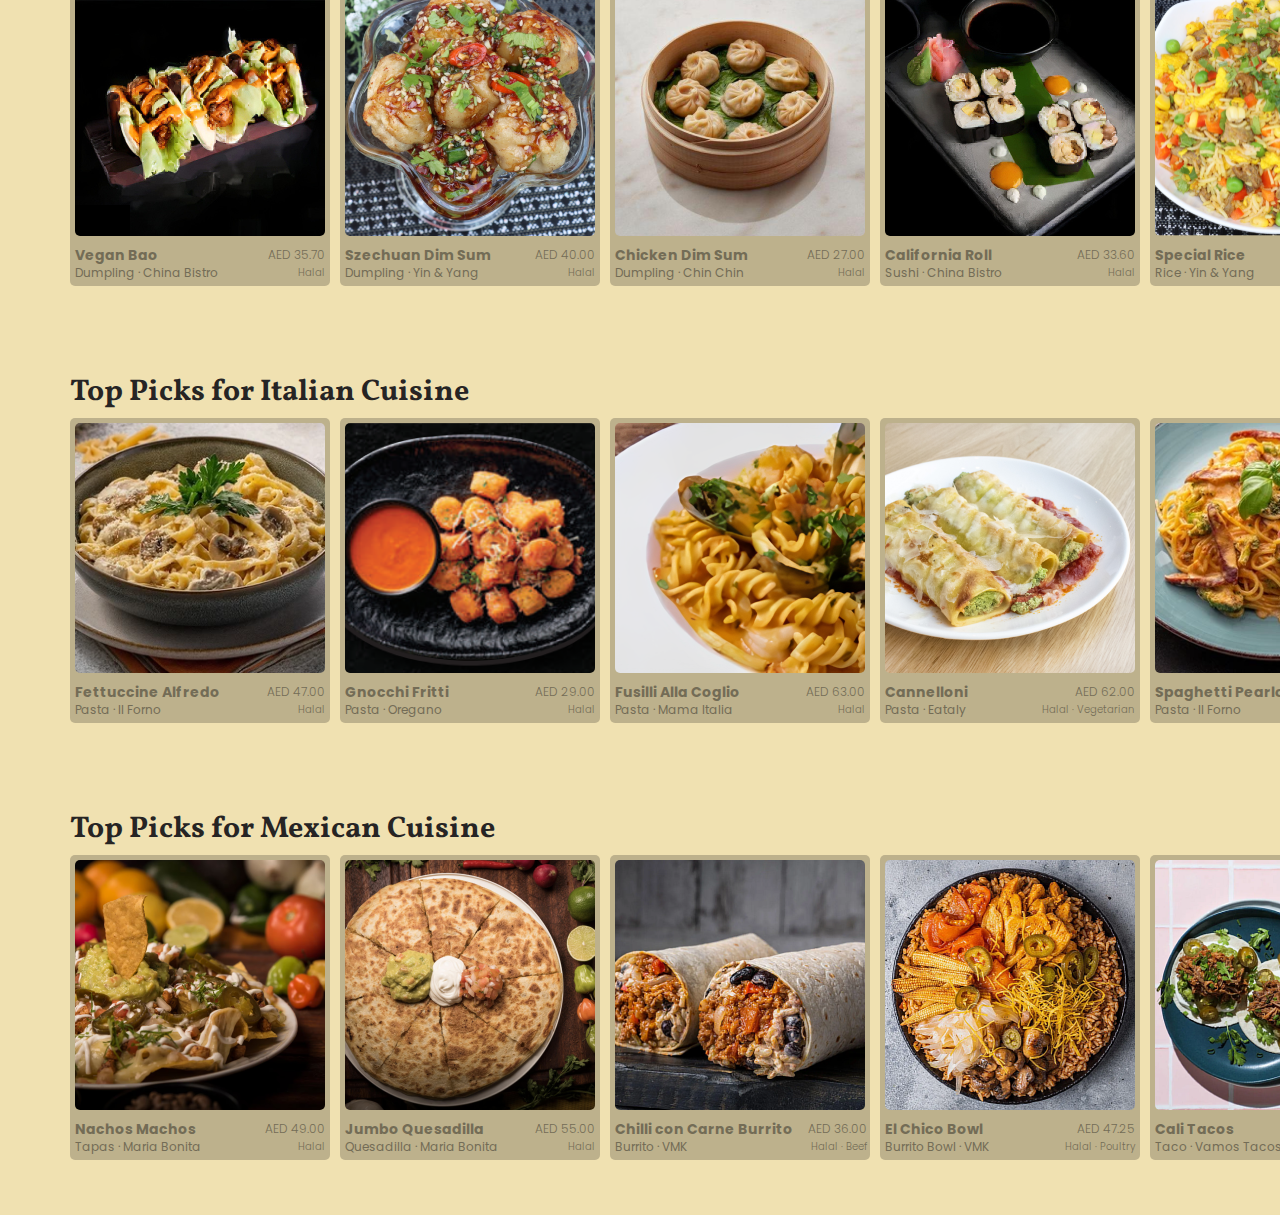
==== commit 74703206: "added search bar and updated comments" ====
--- a/index.html
+++ b/index.html
@@ -106,7 +106,6 @@
                             <a href="../pages/italian.html#eataly">Eataly</a>
                             <a href="../pages/italian.html#oregano">Oregano</a>
                             <a href="../pages/italian.html#mamaitalia">Mama Italia</a>
-                            <a href="../pages/italian.html#littleitaly">Little Italy</a>
                         </div>
                     </li>
 
@@ -117,7 +116,6 @@
                         <div class="content">
                             <a href="../pages/mexican.html#mariabonita">Maria Bonita</a>
                             <a href="../pages/mexican.html#tacoeataco">Taco Eataco</a>
-                            <a href="../pages/mexican.html#oneeatery">One Eatery</a>
                             <a href="../pages/mexican.html#vamostacos">Vamos Tacos</a>
                             <a href="../pages/mexican.html#vmk">Vigilante Mexican Kitchen</a>
                         </div>
@@ -130,7 +128,6 @@
                         <div class="content">
                             <a href="../pages/cafe.html#starbucks">Starbucks</a>
                             <a href="../pages/cafe.html#timhortons">Tim Horton's</a>
-                            <a href="../pages/cafe.html#caffenero">Caffe Nero</a>
                             <a href="../pages/cafe.html#cariboucoffee">Caribou Coffee</a>
                             <a href="../pages/cafe.html#parka">Parka</a>
                         </div>
@@ -144,7 +141,6 @@
                             <a href="../pages/desserts.html#baskinrobbins">Baskin Robbins</a>
                             <a href="../pages/desserts.html#coldstone">Coldstone</a>
                             <a href="../pages/desserts.html#dunkindonuts">Dunkin' Donuts</a>
-                            <a href="../pages/desserts.html#krispykreme">Krispy Kreme</a>
                             <a href="../pages/desserts.html#cheesecakefactory">Cheesecake Factory</a>
                         </div>
                     </li>
@@ -196,7 +192,6 @@
                             </div>
                         </div>
 
-                        <!-- like in the <nav> section, the .itemscroll <div> tag repeats this with minimal changes (specifically to the images and descriptions) -->
                         <div class="itembox">
                             <img src="../images/cannelloni.png" class="toppickimg">
                             <div class="box">
@@ -212,6 +207,7 @@
                             </div>
                         </div>
 
+                        <!-- each .itembox <div> tag is repeated with minimal changes (like the image and product information) -->
                         <div class="itembox">
                             <img src="../images/crispychickentacos.png" class="toppickimg">
                             <div class="box">
--- a/css/styles.css
+++ b/css/styles.css
@@ -44,6 +44,39 @@
     top: 70%;
 }
 
+
+/* input is for the stylings and spacing of the search bar */
+input {
+    /* to align the bar with the title texts, i used these two atributes */
+    margin: 20px auto;
+    display: block;
+
+    /* i set  the border to solid and changed its color to match the webpage theme */
+    border-style: solid;
+    border-color: #736C56;
+    /* i also set appearance to none so that default browser styles cannot overwrite my .css */
+    appearance: none;
+    -webkit-appearance: none;
+    -ms-appearance: none;
+    -webkit-appearance: none;
+    -o-appearance: none;
+
+    /* and here we have the physical stylings */
+    /* height and width were set to 25px and 500px (respectively) to make the search bar prominent without taking too much focus */
+    height: 25px;
+    width: 500px;
+    /* background color set to match the theme */
+    background-color: #BDB18C;
+    /* padding for inner-box space */
+    padding: 10px;
+    /* border radius to give roundness to the corners */
+    border-radius: 5px;
+    /* outline to none in order to remove any other default browser stylings */
+    outline: none;
+    /* and font-family to match the font with the page */
+    font-family: 'Poppins', sans-serif;
+}
+
 .headerimg {
     /* for this .class, i set user-select to none so that the image will not be touched; */
     user-select: none;
@@ -61,7 +94,8 @@
 .maincolumns {
     /* for this .class, i set the display to flex and i justified content to center for alignment */
     display: flex;
-    justify-content: center;
+    flex-wrap: wrap;
+    justify-content: left;
     /* i also set flex-wrap to wrap so that it doesn't continue in one long horizontal line */
     flex-wrap: wrap;
     /* added a margin for the bottom so there's some space to spare */
@@ -81,6 +115,26 @@
     /* for .picks, i added margins to the top and bottom so that the elements arent crowded and there's an appropriate amount of space */
     margin-top: 30px;
     margin-bottom: 50px;
+}
+
+.foodrows {
+    /* similar to .rows, it's used to align .itembox <div> tags horizontally, but i made this wrap so all contents will stay on screen */
+    display: flex;
+    flex-wrap: wrap;
+    justify-content: left;
+}
+
+.foodItems {
+    /* these attributes help in aligning the various restaurant groups in each quisine  */
+    /* the first three here help in making the alignment lean to the left and into columns instead of rows */
+    display: flex;
+    flex-direction: column;
+    justify-content: left;
+    /* and the last attributes here help with the spacing of those groups in relation to each other */
+    margin-top: 50px;
+    margin-bottom: 50px;
+    margin-left: 60px;
+    margin-right: 50px;
 }
 
 .toppickimg {
--- a/css/text.css
+++ b/css/text.css
@@ -38,7 +38,7 @@
     padding-right: 10px;
 }
 
-/* h3 is a header for the main section of the .html files */
+/* h3 is a header for the main section of the index.html file */
 h3 {
     /* i set the text to be a readable size and considerably fit to be a header */
     font-size: 30px;
@@ -47,7 +47,17 @@
     /* i set my color here, no background */
     color: #262424;
     /* and spacing attributes here */
-    margin-left: 65px;
+    margin-left: 70px;
+    width: fit-content;
+}
+
+/* h4 the exact replica of h3, but with slightly different margin spacing */
+h4 {
+    font-size: 30px;
+    font-family: 'Vollkorn', serif;
+    color: #262424;
+    /* instead of 70px, it's 3px to align with the .itembox <div> tags */
+    margin-left: 3px;
     width: fit-content;
 }
 
